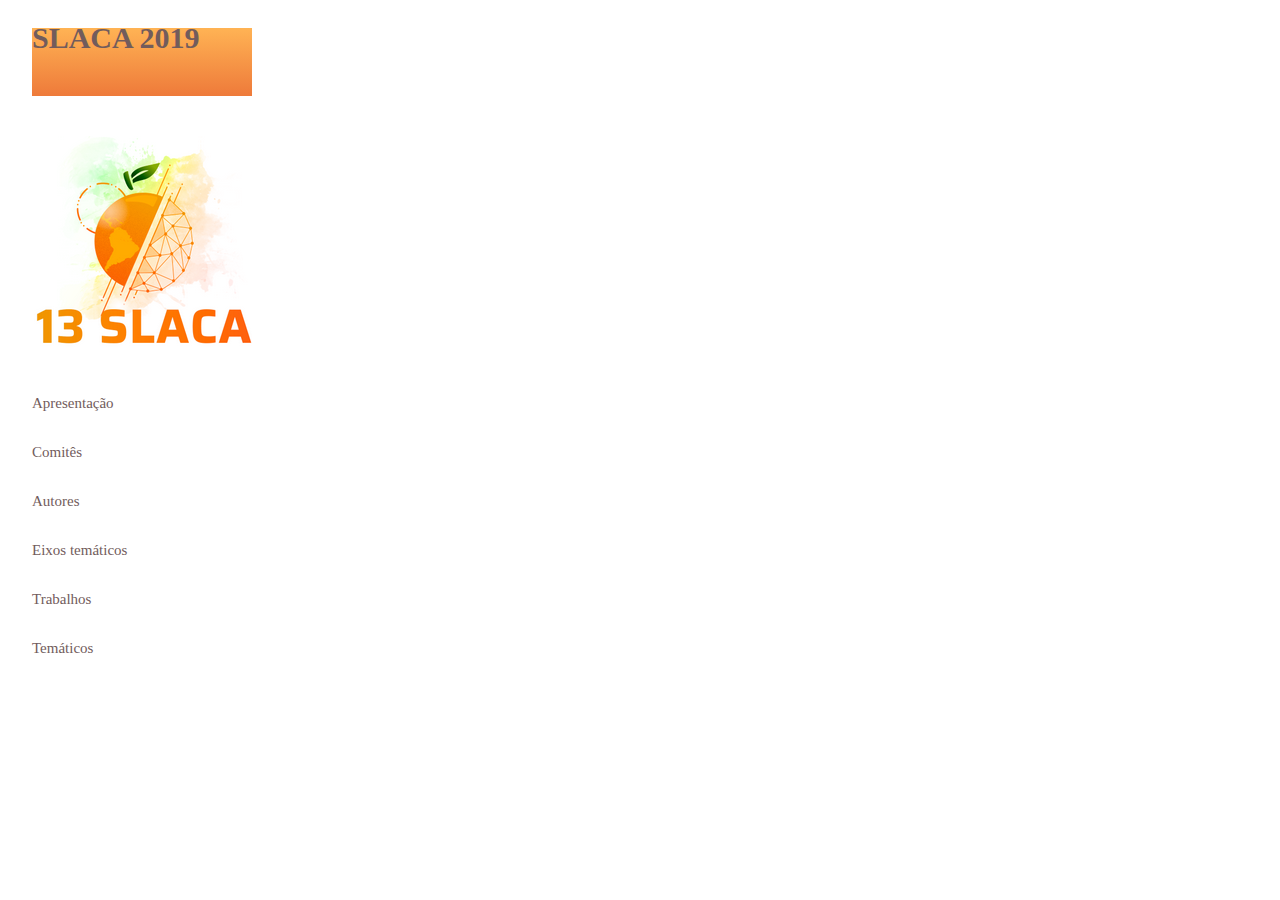
==== index.html @ 5ae937be "feat: add assets" ====
<!DOCTYPE html>
<html lang="pt-BR">
<head>
    <meta charset="UTF-8">
    <meta http-equiv="X-UA-Compatible" content="IE=edge">
    <meta name="viewport" content="width=device-width, initial-scale=1.0">
    <title>Desafio Chuva</title>
    <link rel="stylesheet" type="text/css" href="style.css" />
</head>
<body>
<!-- MENU - Start -->
    <nav class="navbar">
        <h1>SLACA 2019</h1>
         <div>
             <img src="./assets/dewey 4.png" alt="logo">
         </div>
        <p>Apresentação</p>
        <p>Comitês</p>
        <p>Autores</p>
        <p>Eixos temáticos</p>
        <p>Trabalhos</p>
        <p>Temáticos</p>
    </nav>

    
</body>
</html>
---- style.css ----
.navbar {
    font-family: 'Quicksand';
    font-style: normal;
    font-weight: 500;
    font-size: 15px;
    line-height: 19px;
    color: #725C5C;
    display: flex;
    flex-direction: column;
    margin-left: 24px;
    width: 220px;
}

.navbar h1 {
    background: linear-gradient(180deg, #FFB354 0%, #EE7A3A 100%);
    height: 68px;
    align-items: center;
    justify-content: center;
}
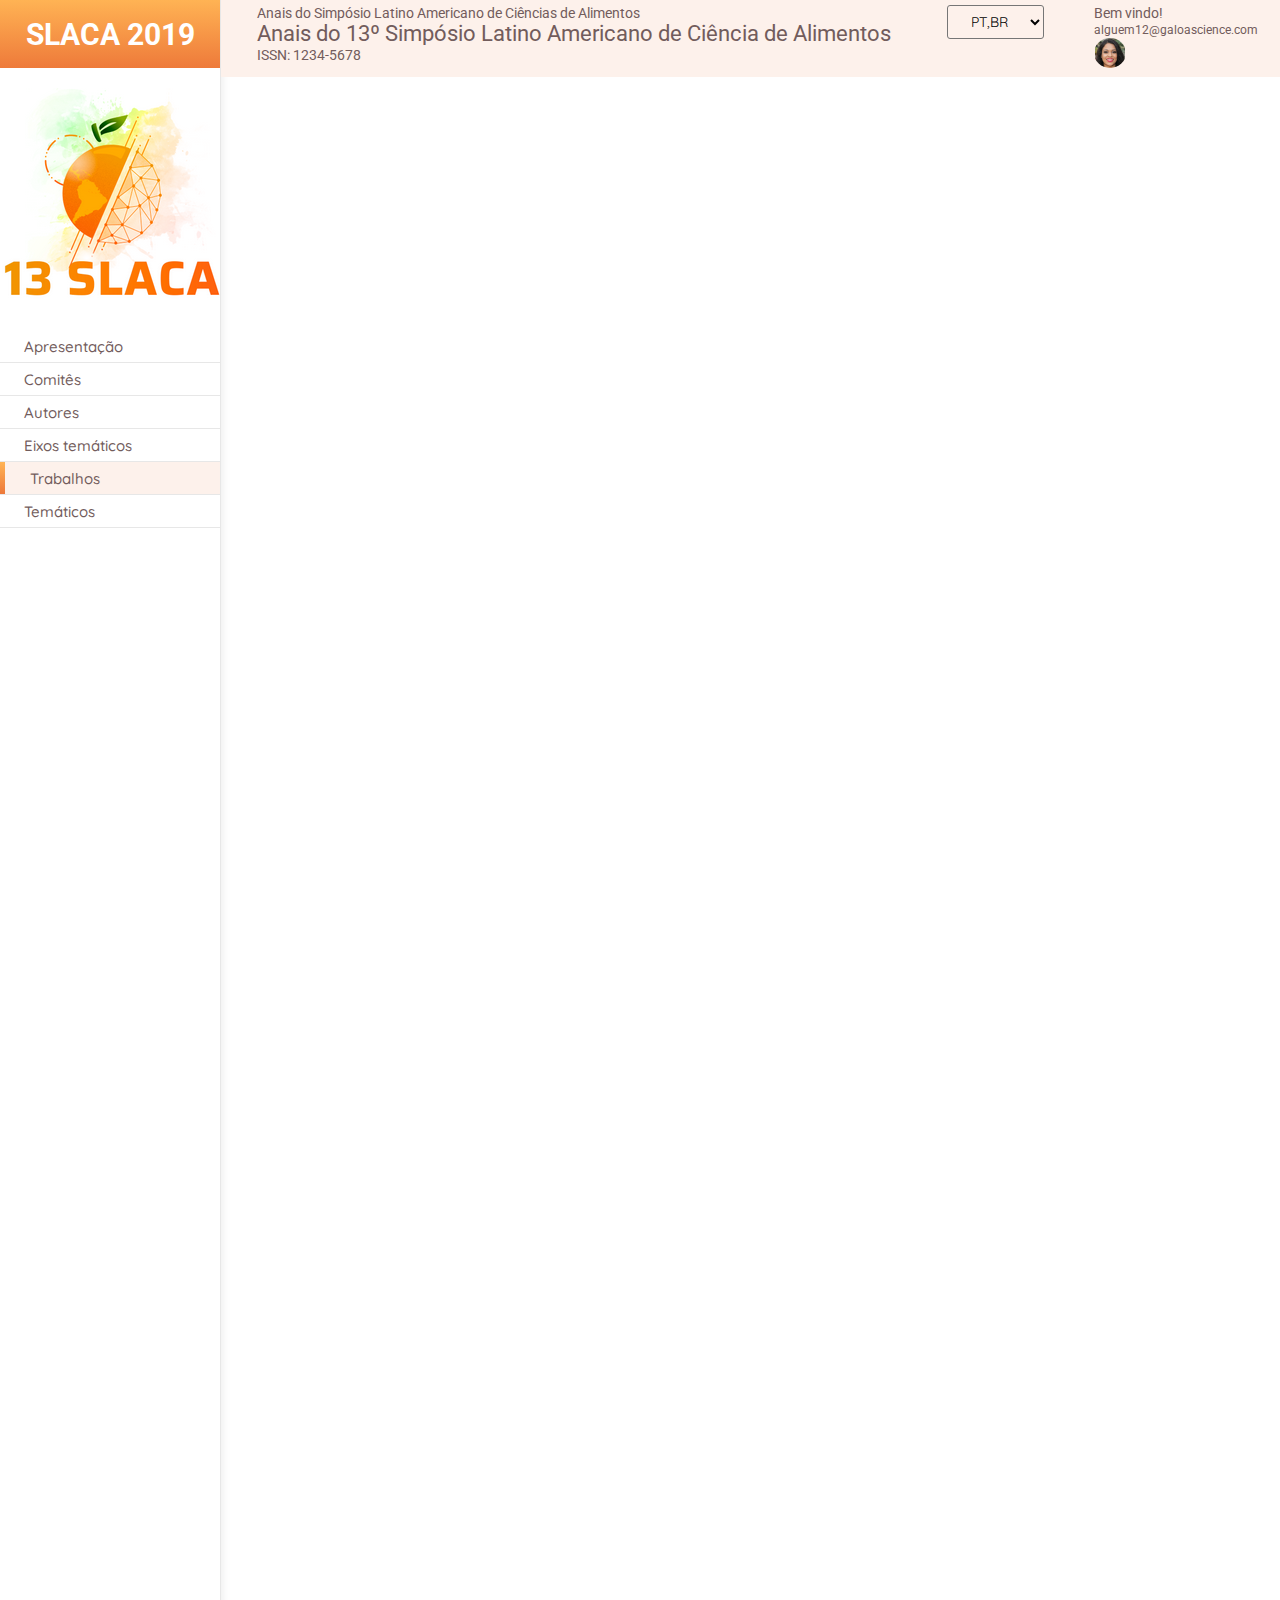
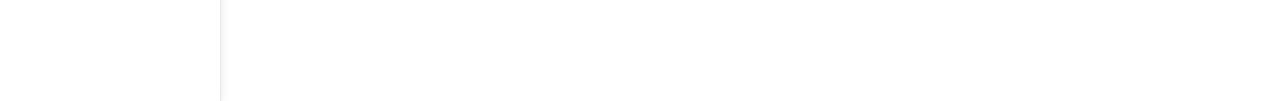
==== commit db8576fd: "feat: add header" ====
--- a/index.html
+++ b/index.html
@@ -1,27 +1,55 @@
 <!DOCTYPE html>
 <html lang="pt-BR">
-<head>
-    <meta charset="UTF-8">
-    <meta http-equiv="X-UA-Compatible" content="IE=edge">
-    <meta name="viewport" content="width=device-width, initial-scale=1.0">
+  <head>
+    <meta charset="UTF-8" />
+    <meta http-equiv="X-UA-Compatible" content="IE=edge" />
+    <meta name="viewport" content="width=device-width, initial-scale=1.0" />
     <title>Desafio Chuva</title>
     <link rel="stylesheet" type="text/css" href="style.css" />
-</head>
-<body>
-<!-- MENU - Start -->
+    <link
+      href="https://fonts.googleapis.com/icon?family=Material+Icons"
+      rel="stylesheet"
+    />
+  </head>
+  <body>
+    <!-- MENU - Start -->
     <nav class="navbar">
-        <h1>SLACA 2019</h1>
-         <div>
-             <img src="./assets/dewey 4.png" alt="logo">
-         </div>
-        <p>Apresentação</p>
-        <p>Comitês</p>
-        <p>Autores</p>
-        <p>Eixos temáticos</p>
-        <p>Trabalhos</p>
-        <p>Temáticos</p>
+      <h1>SLACA 2019</h1>
+      <div>
+        <img src="./assets/dewey 4.png" alt="logo" />
+      </div>
+      <p>Apresentação</p>
+      <p>Comitês</p>
+      <p>Autores</p>
+      <p>Eixos temáticos</p>
+      <p>Trabalhos</p>
+      <p>Temáticos</p>
     </nav>
+    <!-- MENU - End -->
 
-    
-</body>
-</html>+    <!-- HEADER - Start -->
+    <header class="header">
+      <div id="content">
+        <p>Anais do Simpósio Latino Americano de Ciências de Alimentos</p>
+        <p>Anais do 13º Simpósio Latino Americano de Ciência de Alimentos</p>
+        <p>ISSN: 1234-5678</p>
+      </div>
+
+      <select name="idiomaSelect" id="idiomaSelect">
+        <option>PT,BR</option>
+      </select>
+
+      <div class="login">
+        <p>Bem vindo!</p>
+        <p>alguem12@galoascience.com</p>
+        <img src="./assets/image.png" id="pessoa" />
+      </div>
+    </header>
+    <!-- HEADER - End -->
+
+    <h2>
+      Análise sensorial de preparações funcionais desenvolvidas para escolares
+      entre 09 e 15 anos, do município de Campinas/SP
+    </h2>
+  </body>
+</html>
--- a/style.css
+++ b/style.css
@@ -1,19 +1,111 @@
+@import url("https://fonts.googleapis.com/css2?family=Roboto:ital,wght@0,100;0,300;0,400;0,500;0,700;0,900;1,100;1,300;1,400;1,500;1,700;1,900&display=swap");
+@import url("https://fonts.googleapis.com/css2?family=Quicksand:wght@300;400;500;600;700&family=Roboto:ital,wght@0,100;0,300;0,400;0,500;0,700;0,900;1,100;1,300;1,400;1,500;1,700;1,900&display=swap");
+
+/* GLOBAL STYLES - Start */
+* {
+  padding: 0;
+  margin: 0;
+}
+
+body {
+  display: flex;
+}
+/* GLOBAL STYLES - End */
+
+/* MENU STYLES - Start */
 .navbar {
-    font-family: 'Quicksand';
-    font-style: normal;
-    font-weight: 500;
-    font-size: 15px;
-    line-height: 19px;
-    color: #725C5C;
-    display: flex;
-    flex-direction: column;
-    margin-left: 24px;
-    width: 220px;
+  font-family: "Quicksand";
+  font-style: normal;
+  font-weight: 500;
+  font-size: 0.9375rem;
+  line-height: 1.1875rem;
+  color: #725c5c;
+  flex-direction: column;
+  width: 13.75rem;
+  border-right: 1px solid rgb(231, 231, 231);
+  box-shadow: 0 0 0.625rem rgba(231, 231, 231);
+  height: 106.3125rem;
 }
 
 .navbar h1 {
-    background: linear-gradient(180deg, #FFB354 0%, #EE7A3A 100%);
-    height: 68px;
-    align-items: center;
-    justify-content: center;
-}+  background: linear-gradient(180deg, #ffb354 0%, #ee7a3a 100%);
+  font-family: "Roboto";
+  font-style: normal;
+  font-weight: 700;
+  font-size: 1.875rem;
+  line-height: 2.1875rem;
+  display: flex;
+  align-items: center;
+  text-align: center;
+  justify-content: center;
+  height: 4.25rem;
+  color: #fff;
+}
+
+.navbar p {
+  border-bottom: 1px solid #e7e7e7;
+  padding: 0.40625rem 1.5rem;
+}
+
+.navbar p:nth-of-type(5) {
+  background-repeat: no-repeat;
+  padding-left: 1.875rem;
+  background-size: 5px 100%;
+  background-image: -webkit-linear-gradient(top, #ffb455 0%, #ed7839 100%),
+    -webkit-linear-gradient(top, #ffb455 0%, #ed7839 0%);
+  background-color: #fdf1eb;
+}
+/* MENU STYLES - End */
+
+/* HEADER STYLES - Start */
+.header {
+  display: flex;
+  width: 100%;
+  height: 100%;
+  background-color: #fdf1eb;
+  font-family: "Roboto";
+  font-style: normal;
+  font-weight: 400;
+  font-size: 0.875rem;
+  line-height: 1rem;
+  color: #725c5c;
+  padding: 0.3125rem 2.25rem;
+}
+
+.header p:nth-of-type(2) {
+  font-size: 1.375rem;
+  line-height: 1.625rem;
+}
+
+#content {
+  width: 40rem;
+}
+
+#idiomaSelect {
+  width: 6.0625rem;
+  height: 2.125rem;
+  text-align: center;
+  border-radius: 3px;
+  background-color: #fdf1eb;
+  font-family: "Quicksand";
+  font-style: normal;
+  font-weight: 400;
+  font-size: 14px;
+  line-height: 18px;
+  margin: 0px 50px;
+}
+
+.login {
+  font-size: 0.875rem;
+  line-height: 1.09375rem;
+}
+
+.login p:nth-of-type(2) {
+  font-size: 0.75rem;
+  line-height: 0.9375rem;
+}
+
+#pessoa {
+  border-radius: 50%;
+}
+/* HEADER STYLES - End */
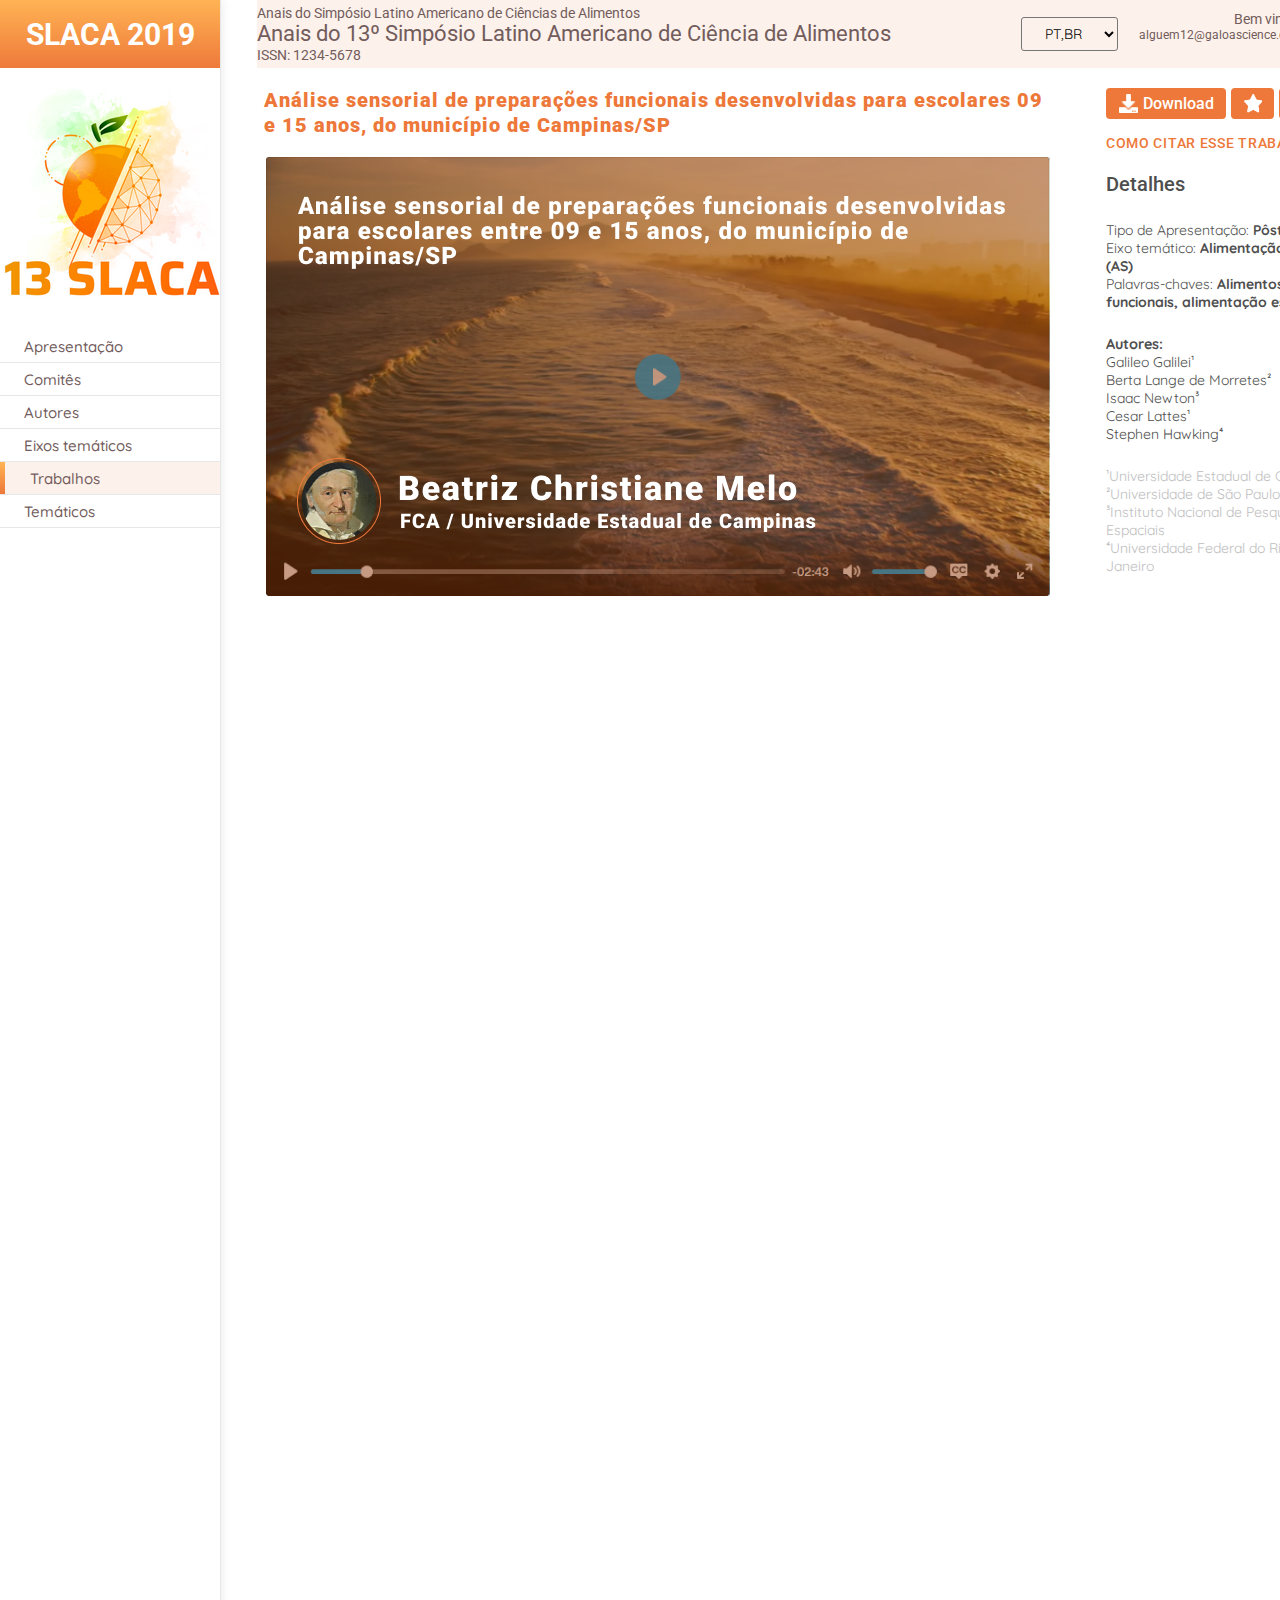
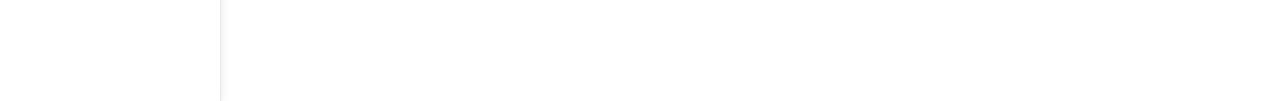
==== commit 27811bd8: "feat: add vid and details" ====
--- a/index.html
+++ b/index.html
@@ -28,28 +28,76 @@
     <!-- MENU - End -->
 
     <!-- HEADER - Start -->
-    <header class="header">
-      <div id="content">
-        <p>Anais do Simpósio Latino Americano de Ciências de Alimentos</p>
-        <p>Anais do 13º Simpósio Latino Americano de Ciência de Alimentos</p>
-        <p>ISSN: 1234-5678</p>
+    <div>
+      <header class="header">
+        <div id="content">
+          <p>Anais do Simpósio Latino Americano de Ciências de Alimentos</p>
+          <p>Anais do 13º Simpósio Latino Americano de Ciência de Alimentos</p>
+          <p>ISSN: 1234-5678</p>
+        </div>
+
+        <select name="idiomaSelect" id="idiomaSelect">
+          <option><img src="./assets/language-image.png"/>PT,BR</option>
+        </select>
+
+        <div class="login">
+          <div>
+            <p>Bem vindo!</p>
+            <p>alguem12@galoascience.com</p>
+          </div>
+          <div class="login2">
+            <p>2</p>
+            <img src="./assets/image.png" id="pessoa" />
+          </div>
+        </div>
+      </header>
+      <!-- HEADER - End -->
+
+      <div class="container">
+        <div class="main">
+          <h2>
+          Análise sensorial de preparações funcionais desenvolvidas para escolares
+           09 e 15 anos, do município de Campinas/SP
+          </h2>
+          <div class="vid">
+            <img src="./assets/video.png"/>
+        </div>
       </div>
+    
+      <div class="aside">
+        <div class="btn">
+          <a href="#" class="download"><img src="./assets/download.png" alt="Download" id="download"/>
+          Download</a>
+          <a href="#" class="star"><img src="./assets/star.png" alt="Download" id="star"/></a>
+          <a href="#" class="doi"><img src="./assets/doi.png" alt="Download" id="doi"/></a> 
+        </div>
 
-      <select name="idiomaSelect" id="idiomaSelect">
-        <option>PT,BR</option>
-      </select>
+        <p id="who">COMO CITAR ESSE TRABALHO?</p>
 
-      <div class="login">
-        <p>Bem vindo!</p>
-        <p>alguem12@galoascience.com</p>
-        <img src="./assets/image.png" id="pessoa" />
-      </div>
-    </header>
-    <!-- HEADER - End -->
-
-    <h2>
-      Análise sensorial de preparações funcionais desenvolvidas para escolares
-      entre 09 e 15 anos, do município de Campinas/SP
-    </h2>
+          <aside>
+            <h3>Detalhes</h3>
+            <p>
+              Tipo de Apresentação: <b>Pôster</b></br>
+              Eixo temático: <b>Alimentação e saúde (AS)</b></br>
+              Palavras-chaves: <b>Alimentos funcionais, alimentação escolar.</b></br>
+            </p>
+              
+            <p>
+              <b id="author">Autores:</b></br>
+              Galileo Galilei¹</br>
+              Berta Lange de Morretes²</br>
+              Isaac Newton³</br>
+              Cesar Lattes¹</br>
+              Stephen Hawking⁴</br>
+            </p>
+            <p> 
+              ¹Universidade Estadual de Campinas</br>
+              ²Universidade de São Paulo</br>
+              ³Instituto Nacional de Pesquisas Espaciais</br>
+              ⁴Universidade Federal do Rio de Janeiro
+          </p>
+          </aside>
+      </div> 
+    </div>          
   </body>
 </html>
--- a/style.css
+++ b/style.css
@@ -1,6 +1,17 @@
 @import url("https://fonts.googleapis.com/css2?family=Roboto:ital,wght@0,100;0,300;0,400;0,500;0,700;0,900;1,100;1,300;1,400;1,500;1,700;1,900&display=swap");
 @import url("https://fonts.googleapis.com/css2?family=Quicksand:wght@300;400;500;600;700&family=Roboto:ital,wght@0,100;0,300;0,400;0,500;0,700;0,900;1,100;1,300;1,400;1,500;1,700;1,900&display=swap");
-
+@font-face {
+  font-family: 'Material Icons';
+  font-style: normal;
+  font-weight: 400;
+  src: url(https://example.com/MaterialIcons-Regular.eot); /* For IE6-8 */
+  src: local('Material Icons'),
+    local('MaterialIcons-Regular'),
+    url(https://example.com/MaterialIcons-Regular.woff2) format('woff2'),
+    url(https://example.com/MaterialIcons-Regular.woff) format('woff'),
+    url(https://example.com/MaterialIcons-Regular.ttf) format('truetype');
+  }
+  
 /* GLOBAL STYLES - Start */
 * {
   padding: 0;
@@ -9,6 +20,31 @@
 
 body {
   display: flex;
+}
+
+.material-icons {
+  font-family: 'Material Icons';
+  font-weight: normal;
+  font-style: normal;
+  font-size: 24px;  /* Preferred icon size */
+  display: inline-block;
+  line-height: 1;
+  text-transform: none;
+  letter-spacing: normal;
+  word-wrap: normal;
+  white-space: nowrap;
+  direction: ltr;
+
+  /* Support for all WebKit browsers. */
+  -webkit-font-smoothing: antialiased;
+  /* Support for Safari and Chrome. */
+  text-rendering: optimizeLegibility;
+
+  /* Support for Firefox. */
+  -moz-osx-font-smoothing: grayscale;
+
+  /* Support for IE. */
+  font-feature-settings: 'liga';
 }
 /* GLOBAL STYLES - End */
 
@@ -60,8 +96,8 @@
 /* HEADER STYLES - Start */
 .header {
   display: flex;
-  width: 100%;
-  height: 100%;
+  width: 1146px;
+  height: 4.25rem; 
   background-color: #fdf1eb;
   font-family: "Roboto";
   font-style: normal;
@@ -69,7 +105,9 @@
   font-size: 0.875rem;
   line-height: 1rem;
   color: #725c5c;
-  padding: 0.3125rem 2.25rem;
+  background: #FDF1EB;
+  align-items: center;
+  margin-left: 36px;
 }
 
 .header p:nth-of-type(2) {
@@ -78,7 +116,7 @@
 }
 
 #content {
-  width: 40rem;
+  width: 44rem;
 }
 
 #idiomaSelect {
@@ -92,12 +130,14 @@
   font-weight: 400;
   font-size: 14px;
   line-height: 18px;
-  margin: 0px 50px;
+  margin: 0px 21px 0px 60px;
 }
 
 .login {
+  display: flex;
   font-size: 0.875rem;
   line-height: 1.09375rem;
+  text-align: right;
 }
 
 .login p:nth-of-type(2) {
@@ -105,7 +145,173 @@
   line-height: 0.9375rem;
 }
 
-#pessoa {
+.login2 p {
+  width: 12px;
+  height: 12px;
+  color: #fff;
+  background: #F85959;
+  font-family: 'Roboto';
+  font-style: normal;
+  font-weight: 700;
+  font-size: 12px;
+  border-radius: 10px;
+  text-align: center;
+  z-index: 20;
+  position: relative;
+  right: -70%;
+  letter-spacing: -0.02em;
+}
+
+.login2 img {
   border-radius: 50%;
+  position: relative;
+  top: -22%;
+  right: -10%;
+  z-index: 0;
 }
 /* HEADER STYLES - End */
+
+/* MAIN STYLES - Start */
+.download {
+  background-color: #ED7839;
+  color: #fff;
+  border-radius: 4px;
+  width: 120px;
+  height: 31px;
+  font-family: 'Roboto';
+  font-style: normal;
+  font-weight: 500;
+  font-size: 16px;
+  line-height: 19px;
+  display: flex;
+  align-items: center;
+  text-align: center;
+  justify-content: center;
+  text-decoration: none;
+}
+
+#download {
+  height: 19px;
+  width: 19px;
+  margin-right: 5px;
+}
+
+.star {
+  background-color: #ED7839;
+  border-radius: 4px;
+  width: 43px;
+  height: 31px;
+  font-size: 16px;
+  line-height: 19px;
+  display: flex;
+  align-items: center;
+  text-align: center;
+  justify-content: center;
+}
+
+#star {
+  height: 19px;
+  width: 19px;
+}
+
+.doi {
+  background-color: #ED7839;
+  border-radius: 4px;
+  width: 43px;
+  height: 31px;
+  font-size: 16px;
+  line-height: 19px;
+  display: flex;
+  align-items: center;
+  text-align: center;
+  justify-content: center;
+}
+
+#doi {
+  height: 19px;
+  width: 19px;
+}
+
+.container {
+  display: flex;
+}
+
+.container h2 {
+  margin: 20px 56px 19px 43px;
+  width: 786px;
+  font-family: 'Roboto';
+  font-style: normal;
+  font-weight: 900;
+  font-size: 20px;
+  line-height: 25px;
+  letter-spacing: 0.05em;
+  color: #ED7839; 
+}
+
+.aside {
+  position: relative;
+  display: flex;
+  flex-direction: column;
+  height: 439px;
+  width: 242px;
+  font-family: Quicksand;
+  font-size: 14px;
+}
+
+.aside h3 {
+  font-family: 'Roboto';
+  font-weight: 500;
+  font-size: 20px;
+  line-height: 25px;
+  color: #4E4E4E;
+}
+.aside a {
+  margin: 20px 5px 0px 0px;
+  flex-direction: row;
+}
+
+.btn {
+  display: flex;
+  margin-bottom: 12px;
+}
+
+.aside aside {
+  margin-top:16px;
+}
+
+.aside aside p {
+  color: #4E4E4E;
+  margin-top: 24px
+}
+
+.aside p:last-child {
+  color: #bebebe;
+}
+
+#author {
+  font-size: 14.4px;
+}
+
+#who {
+  font-family: 'Roboto';
+  font-style: normal;
+  font-weight: 500;
+  font-size: 14px;
+  line-height: 25px;
+  letter-spacing: 0.05em;
+  color: #ED7839;
+}
+
+.main img{
+  margin: 0px 45px 40px 45px;
+}
+
+.vid {
+  display: flex;
+}
+
+.vid aside {
+  flex-direction: column;
+  
+ }
+/* MAIN STYLES - End */